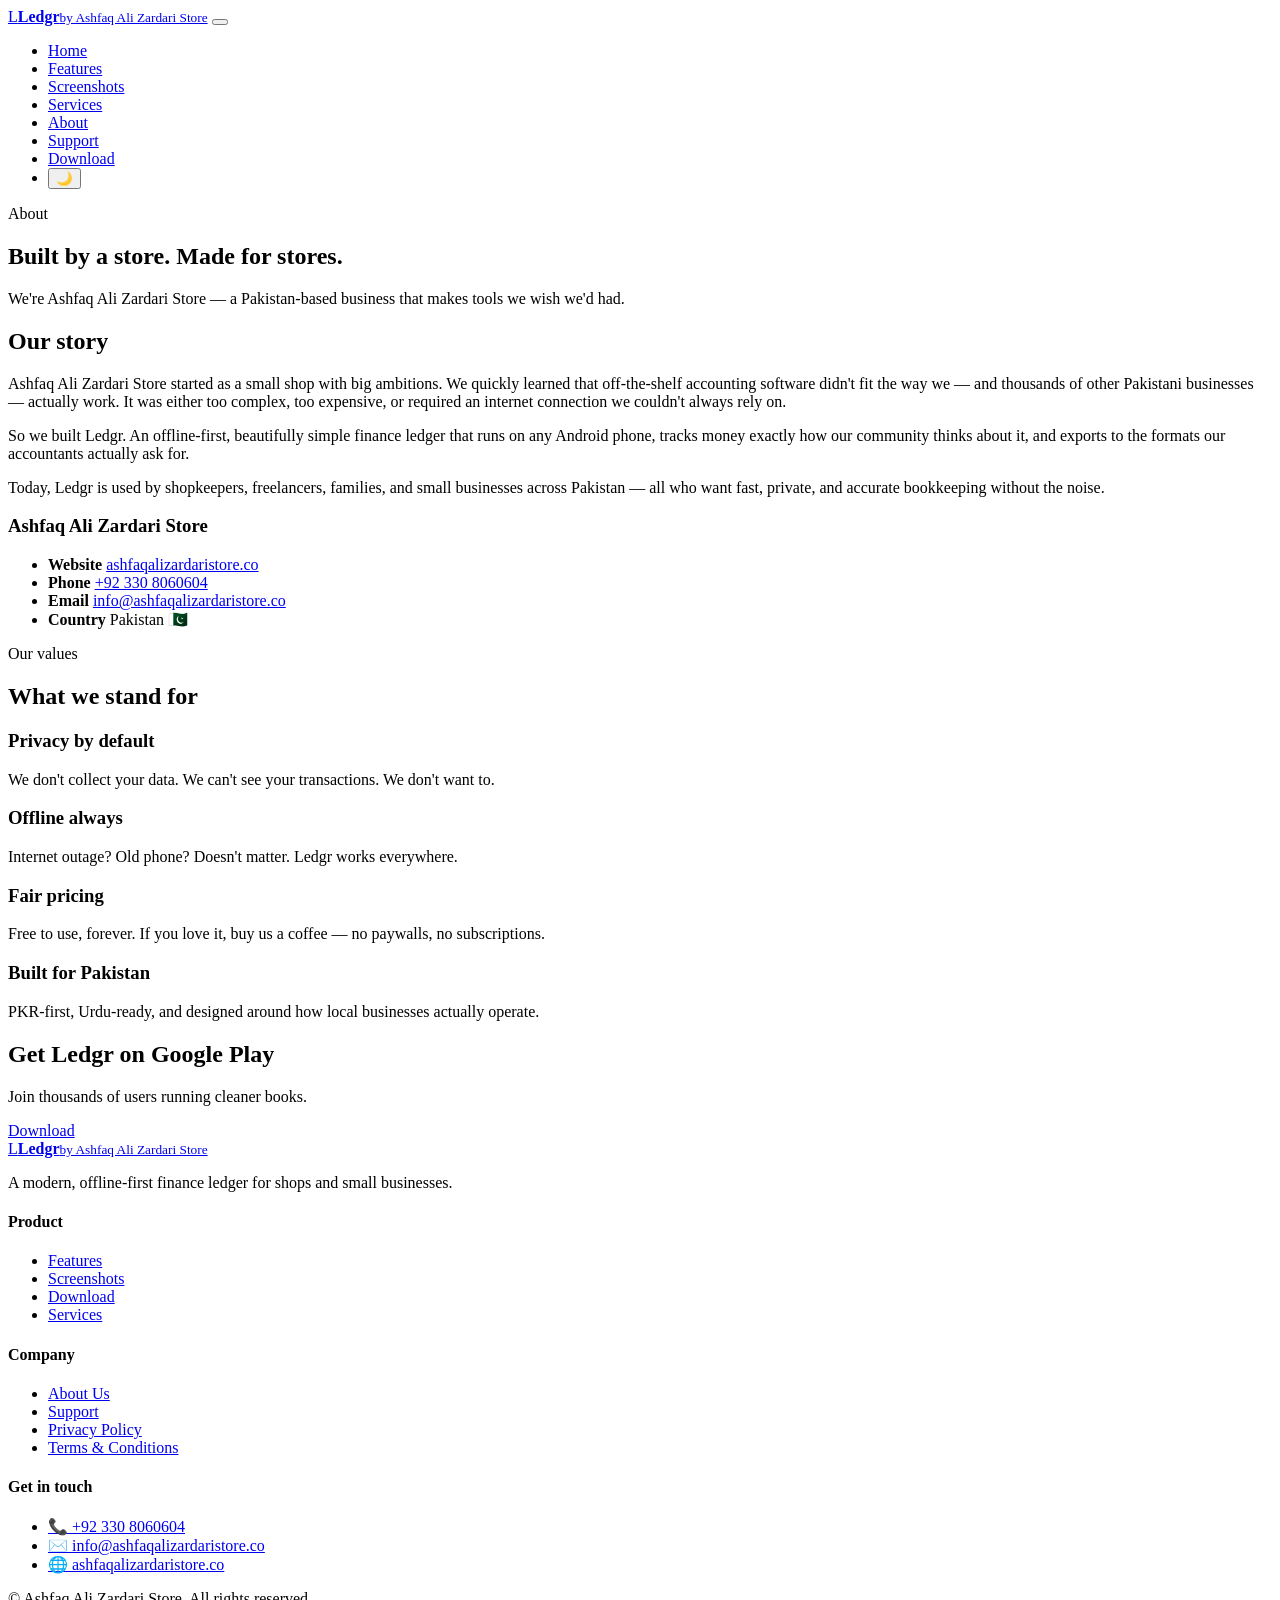
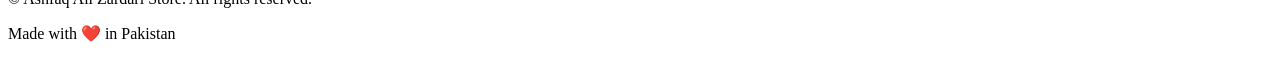
==== about.html @ 34747c42 "Create about.html" ====
<!DOCTYPE html>
<html lang="en" data-theme="light">
<head>
<meta charset="UTF-8" />
<meta name="viewport" content="width=device-width, initial-scale=1.0" />
<title>About — Ledgr</title>
<link rel="preconnect" href="https://fonts.googleapis.com">
<link rel="preconnect" href="https://fonts.gstatic.com" crossorigin>
<link href="https://fonts.googleapis.com/css2?family=Inter:wght@400;500;600;700;800&family=Space+Grotesk:wght@500;600;700&display=swap" rel="stylesheet">
<link rel="stylesheet" href="css/style.css" />
</head>
<body>

<header class="nav-wrap">
  <nav class="nav container">
    <a href="index.html" class="brand"><span class="brand-logo">L</span><span class="brand-text"><strong>Ledgr</strong><small>by Ashfaq Ali Zardari Store</small></span></a>
    <button class="menu-btn" id="menuBtn"><span></span><span></span><span></span></button>
    <ul class="nav-links" id="navLinks">
      <li><a href="index.html">Home</a></li>
      <li><a href="features.html">Features</a></li>
      <li><a href="screenshots.html">Screenshots</a></li>
      <li><a href="services.html">Services</a></li>
      <li><a href="about.html" class="active">About</a></li>
      <li><a href="support.html">Support</a></li>
      <li><a href="download.html" class="btn-nav">Download</a></li>
      <li><button class="theme-toggle" id="themeToggle" aria-label="Toggle theme">🌙</button></li>
    </ul>
  </nav>
</header>

<section class="page-head">
  <div class="container">
    <span class="eyebrow">About</span>
    <h1>Built by a store. Made for stores.</h1>
    <p>We're Ashfaq Ali Zardari Store — a Pakistan-based business that makes tools we wish we'd had.</p>
  </div>
</section>

<section class="section">
  <div class="container about-grid">
    <div>
      <h2>Our story</h2>
      <p>Ashfaq Ali Zardari Store started as a small shop with big ambitions. We quickly learned that off-the-shelf accounting software didn't fit the way we — and thousands of other Pakistani businesses — actually work. It was either too complex, too expensive, or required an internet connection we couldn't always rely on.</p>
      <p>So we built Ledgr. An offline-first, beautifully simple finance ledger that runs on any Android phone, tracks money exactly how our community thinks about it, and exports to the formats our accountants actually ask for.</p>
      <p>Today, Ledgr is used by shopkeepers, freelancers, families, and small businesses across Pakistan — all who want fast, private, and accurate bookkeeping without the noise.</p>
    </div>
    <div class="about-card">
      <h3>Ashfaq Ali Zardari Store</h3>
      <ul class="info-list">
        <li><strong>Website</strong> <a href="https://ashfaqalizardaristore.co" target="_blank">ashfaqalizardaristore.co</a></li>
        <li><strong>Phone</strong> <a href="tel:+923308060604">+92 330 8060604</a></li>
        <li><strong>Email</strong> <a href="mailto:info@ashfaqalizardaristore.co">info@ashfaqalizardaristore.co</a></li>
        <li><strong>Country</strong> Pakistan 🇵🇰</li>
      </ul>
    </div>
  </div>
</section>

<section class="section section-alt">
  <div class="container">
    <div class="section-head">
      <span class="eyebrow">Our values</span>
      <h2>What we stand for</h2>
    </div>
    <div class="values">
      <div class="v-card">
        <h3>Privacy by default</h3>
        <p>We don't collect your data. We can't see your transactions. We don't want to.</p>
      </div>
      <div class="v-card">
        <h3>Offline always</h3>
        <p>Internet outage? Old phone? Doesn't matter. Ledgr works everywhere.</p>
      </div>
      <div class="v-card">
        <h3>Fair pricing</h3>
        <p>Free to use, forever. If you love it, buy us a coffee — no paywalls, no subscriptions.</p>
      </div>
      <div class="v-card">
        <h3>Built for Pakistan</h3>
        <p>PKR-first, Urdu-ready, and designed around how local businesses actually operate.</p>
      </div>
    </div>
  </div>
</section>

<section class="cta-section">
  <div class="container cta-inner">
    <div><h2>Get Ledgr on Google Play</h2><p>Join thousands of users running cleaner books.</p></div>
    <div class="cta-buttons"><a href="download.html" class="btn btn-white">Download</a></div>
  </div>
</section>

<footer class="footer">
  <div class="container footer-grid">
    <div>
      <a href="index.html" class="brand"><span class="brand-logo">L</span><span class="brand-text"><strong>Ledgr</strong><small>by Ashfaq Ali Zardari Store</small></span></a>
      <p class="footer-desc">A modern, offline-first finance ledger for shops and small businesses.</p>
    </div>
    <div><h4>Product</h4><ul>
      <li><a href="features.html">Features</a></li>
      <li><a href="screenshots.html">Screenshots</a></li>
      <li><a href="download.html">Download</a></li>
      <li><a href="services.html">Services</a></li>
    </ul></div>
    <div><h4>Company</h4><ul>
      <li><a href="about.html">About Us</a></li>
      <li><a href="support.html">Support</a></li>
      <li><a href="privacy.html">Privacy Policy</a></li>
      <li><a href="terms.html">Terms & Conditions</a></li>
    </ul></div>
    <div><h4>Get in touch</h4><ul class="contact-list">
      <li><a href="tel:+923308060604">📞 +92 330 8060604</a></li>
      <li><a href="mailto:info@ashfaqalizardaristore.co">✉️ info@ashfaqalizardaristore.co</a></li>
      <li><a href="https://ashfaqalizardaristore.co" target="_blank">🌐 ashfaqalizardaristore.co</a></li>
    </ul></div>
  </div>
  <div class="container footer-bottom">
    <p>© <span class="year"></span> Ashfaq Ali Zardari Store. All rights reserved.</p>
    <p>Made with ❤️ in Pakistan</p>
  </div>
</footer>

<script src="js/main.js"></script>
</body>
</html>
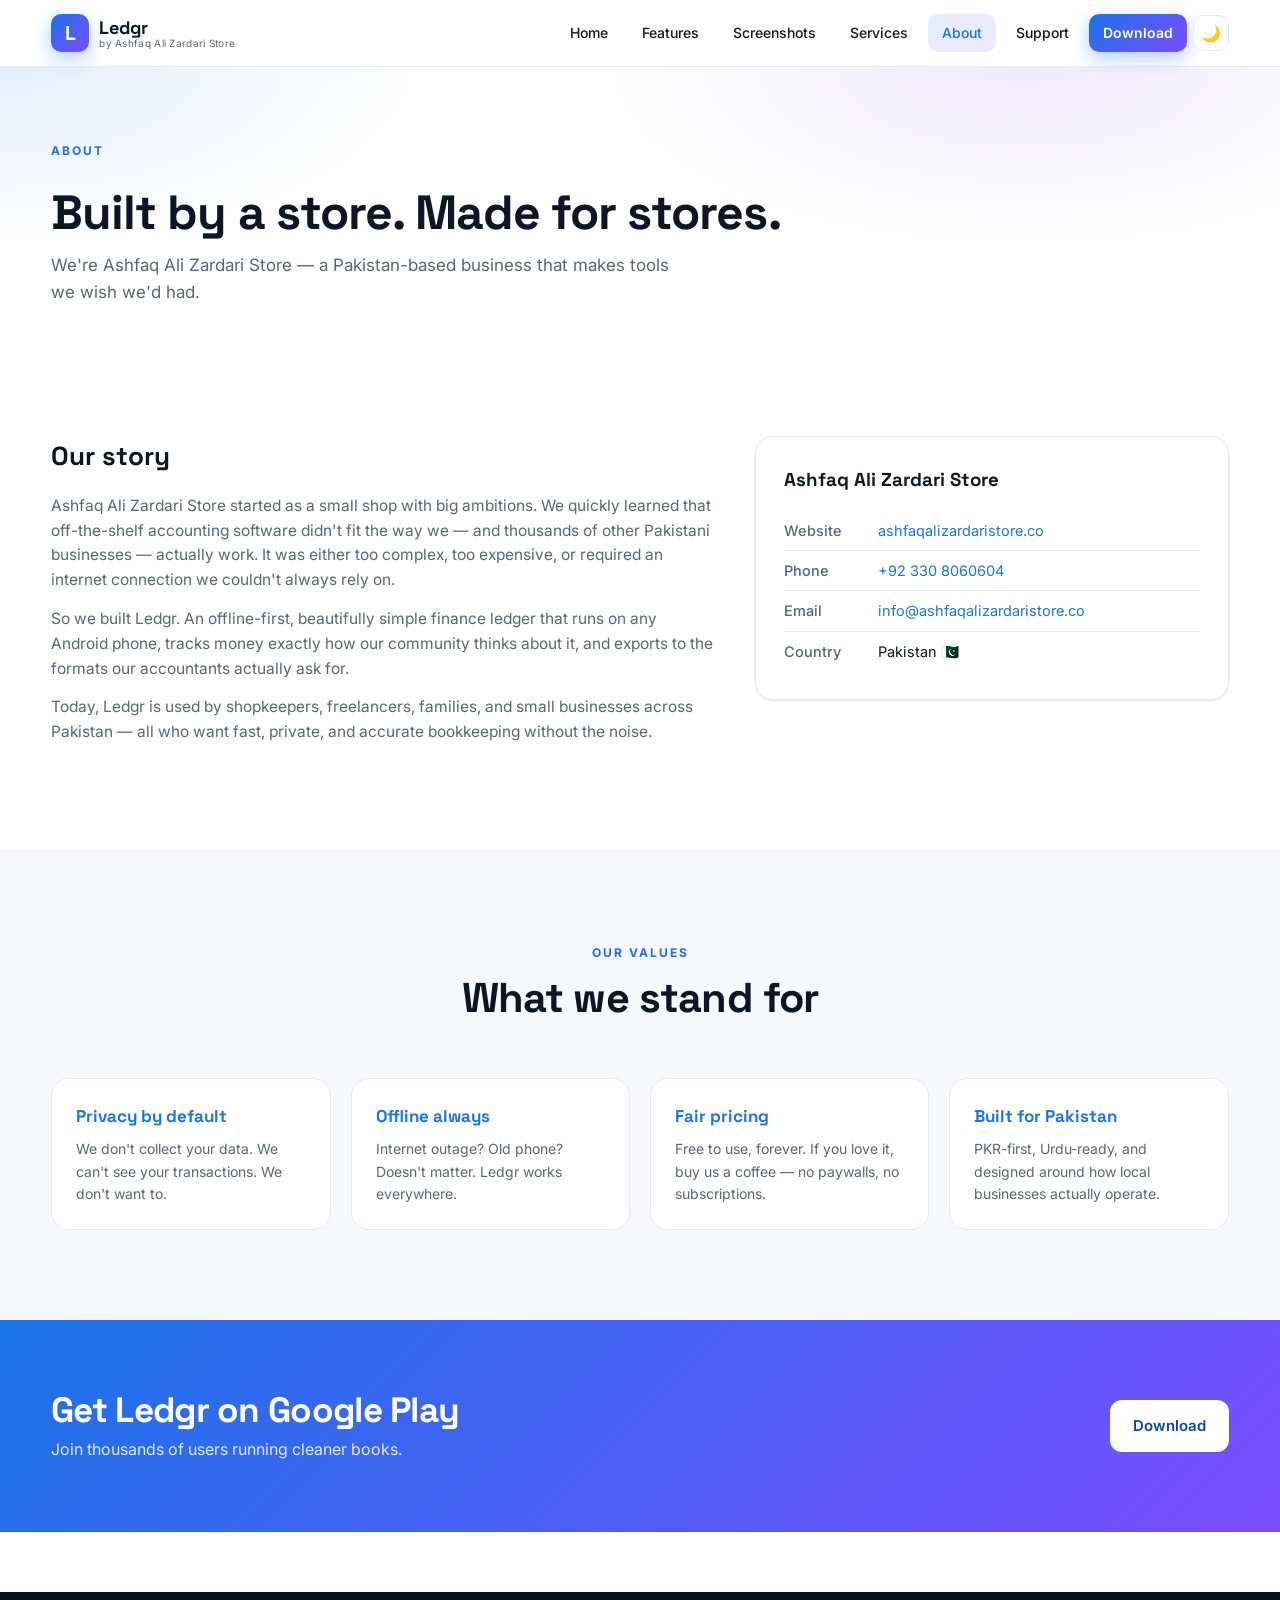
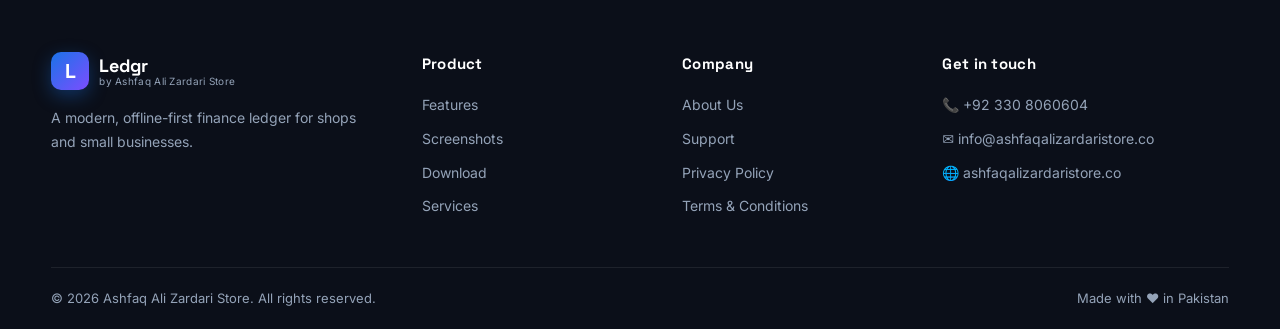
==== commit ad2a1171: "updated for seo and screenshots." ====
--- a/about.html
+++ b/about.html
@@ -3,7 +3,22 @@
 <head>
 <meta charset="UTF-8" />
 <meta name="viewport" content="width=device-width, initial-scale=1.0" />
-<title>About — Ledgr</title>
+<title>About Us — Ashfaq Ali Zardari Store</title>
+<meta name="description" content="We're a Pakistan-based business that built Ledgr — a modern, offline finance ledger for shops and small businesses. Learn our story, values, and mission." />
+<meta name="keywords" content="about Ashfaq Ali Zardari Store, Pakistan software company, offline finance app maker" />
+<link rel="canonical" href="https://ashfaqalizardaristoreinc.github.io/Ledgr/about.html" />
+<meta property="og:title" content="About — Ashfaq Ali Zardari Store" />
+<meta property="og:description" content="Built by a store. Made for stores. Learn the story behind Ledgr." />
+<meta property="og:url" content="https://ashfaqalizardaristoreinc.github.io/Ledgr/about.html" />
+
+<!-- Standard favicon -->
+<link rel="icon" type="image/jpeg" href="./images/ledgr app_icon.jpeg">
+<!-- For older IE -->
+<link rel="shortcut icon" type="image/jpeg" href="./images/ledgr app_icon.jpeg">
+<!-- Apple Touch Icon (iOS devices) -->
+<link rel="apple-touch-icon" type="image/jpeg" href="./images/ledgr app_icon.jpeg">
+<!-- Android/Chrome -->
+<link rel="icon" sizes="192x192" type="image/jpeg" href="./images/ledgr app_icon.jpeg">
 <link rel="preconnect" href="https://fonts.googleapis.com">
 <link rel="preconnect" href="https://fonts.gstatic.com" crossorigin>
 <link href="https://fonts.googleapis.com/css2?family=Inter:wght@400;500;600;700;800&family=Space+Grotesk:wght@500;600;700&display=swap" rel="stylesheet">
--- a/css/style.css
+++ b/css/style.css
@@ -0,0 +1,600 @@
+/* ========== RESET & TOKENS ========== */
+*, *::before, *::after { box-sizing: border-box; margin: 0; padding: 0; }
+
+:root {
+  --primary: #1A73E8;
+  --primary-2: #0D47A1;
+  --accent: #7C4DFF;
+  --success: #34A853;
+  --danger: #EA4335;
+
+  --bg: #ffffff;
+  --bg-alt: #F6F8FC;
+  --surface: #ffffff;
+  --border: #E5E9F0;
+  --text: #0E1626;
+  --muted: #5A6478;
+
+  --grad: linear-gradient(135deg, #1A73E8 0%, #7C4DFF 100%);
+  --grad-soft: linear-gradient(135deg, rgba(26,115,232,.12), rgba(124,77,255,.12));
+
+  --radius: 18px;
+  --radius-sm: 12px;
+  --shadow-sm: 0 1px 2px rgba(15, 23, 42, .06), 0 1px 3px rgba(15,23,42,.04);
+  --shadow: 0 10px 30px rgba(15, 23, 42, .08);
+  --shadow-lg: 0 30px 60px rgba(15, 23, 42, .15);
+
+  --font: 'Inter', system-ui, -apple-system, sans-serif;
+  --display: 'Space Grotesk', 'Inter', sans-serif;
+}
+
+[data-theme="dark"] {
+  --bg: #0B0F19;
+  --bg-alt: #0F1523;
+  --surface: #131A2A;
+  --border: #1F2937;
+  --text: #F1F5F9;
+  --muted: #94A3B8;
+  --shadow: 0 10px 30px rgba(0,0,0,.4);
+  --shadow-lg: 0 30px 60px rgba(0,0,0,.6);
+}
+
+html { scroll-behavior: smooth; }
+body {
+  font-family: var(--font);
+  color: var(--text);
+  background: var(--bg);
+  line-height: 1.6;
+  overflow-x: hidden;
+  transition: background .3s, color .3s;
+}
+
+img { max-width: 100%; display: block; }
+a { color: var(--primary); text-decoration: none; transition: color .2s; }
+a:hover { color: var(--accent); }
+ul { list-style: none; }
+
+.container { width: min(1200px, 92%); margin: 0 auto; }
+.container.narrow { width: min(820px, 92%); }
+
+/* ========== NAVBAR ========== */
+.nav-wrap {
+  position: sticky; top: 0; z-index: 100;
+  background: color-mix(in srgb, var(--bg) 85%, transparent);
+  backdrop-filter: saturate(180%) blur(14px);
+  -webkit-backdrop-filter: saturate(180%) blur(14px);
+  border-bottom: 1px solid var(--border);
+}
+
+.nav {
+  display: flex; align-items: center; justify-content: space-between;
+  padding: 14px 0;
+}
+
+.brand { display: flex; align-items: center; gap: 10px; color: var(--text); }
+.brand:hover { color: var(--text); }
+.brand-logo {
+  width: 38px; height: 38px; border-radius: 10px;
+  background: var(--grad); color: #fff;
+  display: grid; place-items: center;
+  font-weight: 800; font-size: 20px;
+  font-family: var(--display);
+  box-shadow: 0 6px 18px rgba(26,115,232,.35);
+}
+.brand-text { display: flex; flex-direction: column; line-height: 1.1; }
+.brand-text strong { font-family: var(--display); font-size: 18px; }
+.brand-text small { font-size: 10px; color: var(--muted); letter-spacing: .3px; }
+
+.nav-links { display: flex; align-items: center; gap: 6px; }
+.nav-links li a {
+  padding: 8px 14px; border-radius: 10px; font-size: 14px; font-weight: 500;
+  color: var(--text); display: block;
+}
+.nav-links li a:hover { background: var(--grad-soft); color: var(--primary); }
+.nav-links li a.active { background: var(--grad-soft); color: var(--primary); }
+.nav-links li a.btn-nav {
+  background: var(--grad); color: #fff; font-weight: 600;
+  box-shadow: 0 6px 18px rgba(26,115,232,.35);
+}
+.nav-links li a.btn-nav:hover { color: #fff; transform: translateY(-1px); }
+
+.theme-toggle {
+  border: 1px solid var(--border); background: var(--surface);
+  color: var(--text); border-radius: 10px;
+  width: 36px; height: 36px; cursor: pointer; font-size: 16px;
+  display: grid; place-items: center; transition: all .2s;
+}
+.theme-toggle:hover { border-color: var(--primary); color: var(--primary); }
+
+.menu-btn {
+  display: none; border: none; background: transparent;
+  flex-direction: column; gap: 4px; padding: 8px; cursor: pointer;
+}
+.menu-btn span {
+  display: block; width: 22px; height: 2px; border-radius: 2px;
+  background: var(--text);
+}
+
+/* ========== HERO ========== */
+.hero {
+  position: relative; overflow: hidden;
+  padding: 90px 0 100px;
+  background:
+    radial-gradient(1200px 600px at 90% -10%, rgba(124,77,255,.14), transparent 60%),
+    radial-gradient(900px 500px at -10% 20%, rgba(26,115,232,.14), transparent 60%);
+}
+
+.blob { position: absolute; border-radius: 50%; filter: blur(80px); opacity: .45; z-index: 0; }
+.blob-a { width: 380px; height: 380px; background: #1A73E8; top: -80px; right: -60px; animation: float 12s ease-in-out infinite; }
+.blob-b { width: 320px; height: 320px; background: #7C4DFF; bottom: -100px; left: -60px; animation: float 14s ease-in-out infinite reverse; }
+.blob-c { width: 260px; height: 260px; background: #00C853; top: 40%; right: 20%; opacity: .22; animation: float 16s ease-in-out infinite; }
+
+@keyframes float {
+  0%,100% { transform: translate(0,0) scale(1); }
+  50% { transform: translate(30px, -30px) scale(1.05); }
+}
+
+.hero-grid {
+  position: relative; z-index: 1;
+  display: grid; grid-template-columns: 1.05fr .95fr;
+  gap: 60px; align-items: center;
+}
+
+.pill {
+  display: inline-flex; align-items: center; gap: 8px;
+  background: var(--surface); border: 1px solid var(--border);
+  padding: 6px 14px; border-radius: 100px;
+  font-size: 12.5px; font-weight: 600; color: var(--muted);
+  box-shadow: var(--shadow-sm);
+}
+.pill .dot {
+  width: 8px; height: 8px; border-radius: 50%; background: #22C55E;
+  box-shadow: 0 0 0 4px rgba(34,197,94,.18);
+  animation: pulse 2s infinite;
+}
+@keyframes pulse {
+  0%,100% { box-shadow: 0 0 0 4px rgba(34,197,94,.18); }
+  50% { box-shadow: 0 0 0 8px rgba(34,197,94,.05); }
+}
+
+.hero h1 {
+  font-family: var(--display);
+  font-size: clamp(2.4rem, 5.2vw, 3.8rem);
+  line-height: 1.08; letter-spacing: -.02em;
+  margin: 22px 0 20px;
+  font-weight: 700;
+}
+.grad-text {
+  background: var(--grad);
+  -webkit-background-clip: text; background-clip: text;
+  color: transparent;
+}
+
+.lede { font-size: 17px; color: var(--muted); max-width: 560px; }
+
+.hero-cta { margin-top: 32px; display: flex; gap: 12px; flex-wrap: wrap; }
+
+.btn {
+  display: inline-flex; align-items: center; gap: 8px;
+  padding: 13px 22px; border-radius: 12px;
+  font-size: 15px; font-weight: 600; cursor: pointer;
+  border: 1px solid transparent;
+  transition: all .2s ease; text-decoration: none;
+  white-space: nowrap;
+}
+.btn-primary {
+  background: var(--grad); color: #fff;
+  box-shadow: 0 10px 25px rgba(26,115,232,.35);
+}
+.btn-primary:hover { transform: translateY(-2px); color: #fff; box-shadow: 0 14px 30px rgba(26,115,232,.45); }
+.btn-ghost {
+  background: var(--surface); color: var(--text);
+  border-color: var(--border);
+}
+.btn-ghost:hover { border-color: var(--primary); color: var(--primary); transform: translateY(-1px); }
+.btn-white { background: #fff; color: var(--primary-2); }
+.btn-white:hover { color: var(--primary-2); transform: translateY(-2px); }
+.btn-outline-white { background: transparent; color: #fff; border-color: rgba(255,255,255,.5); }
+.btn-outline-white:hover { background: rgba(255,255,255,.1); color: #fff; }
+
+.hero-stats {
+  margin-top: 40px; display: grid;
+  grid-template-columns: repeat(4, 1fr);
+  gap: 20px; max-width: 560px;
+}
+.hero-stats div { display: flex; flex-direction: column; }
+.hero-stats strong { font-family: var(--display); font-size: 22px; color: var(--text); }
+.hero-stats span { font-size: 12px; color: var(--muted); }
+
+/* Hero visual — phone mockup */
+.hero-visual { position: relative; display: grid; place-items: center; }
+.phone {
+  position: relative; width: 300px; height: 600px;
+  background: linear-gradient(180deg, #1a1f2e, #0d1220);
+  border-radius: 42px; padding: 10px;
+  box-shadow: var(--shadow-lg), inset 0 0 0 2px rgba(255,255,255,.06);
+  transform: rotate(-4deg);
+  animation: phoneFloat 6s ease-in-out infinite;
+}
+@keyframes phoneFloat { 0%,100% { transform: rotate(-4deg) translateY(0); } 50% { transform: rotate(-4deg) translateY(-12px); } }
+.phone-notch {
+  position: absolute; top: 12px; left: 50%; transform: translateX(-50%);
+  width: 100px; height: 22px; background: #000; border-radius: 100px; z-index: 2;
+}
+.phone-screen {
+  background: #F6F8FC; border-radius: 34px; height: 100%; padding: 42px 16px 16px;
+  display: flex; flex-direction: column; gap: 10px; overflow: hidden;
+}
+.mock-header { padding: 4px 4px 8px; }
+.mock-header span { font-size: 11px; color: #5A6478; display: block; }
+.mock-header strong { font-size: 17px; color: #0E1626; }
+.mock-card {
+  background: linear-gradient(135deg, #1A73E8, #0D47A1);
+  border-radius: 16px; padding: 14px; color: #fff;
+  box-shadow: 0 12px 24px rgba(26,115,232,.35);
+}
+.mock-card small { font-size: 10px; opacity: .8; display: block; }
+.mock-card strong { display: block; font-size: 20px; margin-top: 2px; }
+.mock-bar { height: 4px; background: rgba(255,255,255,.25); border-radius: 2px; margin-top: 10px; overflow: hidden; }
+.mock-bar span { display: block; height: 100%; width: 62%; background: #fff; border-radius: 2px; }
+.mock-mini { display: flex; gap: 12px; margin-top: 10px; font-size: 10px; opacity: .95; }
+.mock-mini .up { color: #A5F3C1; }
+.mock-mini .down { color: #FFB4B0; }
+
+.mock-txn {
+  display: flex; align-items: center; gap: 8px;
+  background: #fff; border-radius: 12px; padding: 10px;
+  box-shadow: 0 2px 6px rgba(15,23,42,.05);
+}
+.mock-txn .ico {
+  width: 28px; height: 28px; border-radius: 8px; display: grid; place-items: center;
+  font-weight: 700;
+}
+.mock-txn.credit .ico { background: rgba(52,168,83,.15); color: #34A853; }
+.mock-txn.debit .ico { background: rgba(234,67,53,.15); color: #EA4335; }
+.mock-txn.transfer .ico { background: rgba(26,115,232,.15); color: #1A73E8; }
+.mock-txn > div:nth-child(2) { flex: 1; min-width: 0; }
+.mock-txn strong { font-size: 11.5px; color: #0E1626; display: block; white-space: nowrap; overflow: hidden; text-overflow: ellipsis; }
+.mock-txn small { font-size: 9.5px; color: #5A6478; }
+.mock-txn > span { font-size: 11.5px; font-weight: 700; }
+.mock-txn.credit > span { color: #34A853; }
+.mock-txn.debit > span { color: #EA4335; }
+.mock-txn.transfer > span { color: #1A73E8; }
+
+.float-card {
+  position: absolute; background: var(--surface);
+  border: 1px solid var(--border); border-radius: 14px;
+  padding: 10px 14px; box-shadow: var(--shadow);
+  display: flex; align-items: center; gap: 10px;
+  animation: floatCard 5s ease-in-out infinite;
+}
+.float-card strong { display: block; font-size: 12.5px; }
+.float-card small { font-size: 11px; color: var(--muted); }
+.fc-icon { font-size: 22px; }
+.fc-1 { top: 30px; left: -20px; animation-delay: .5s; }
+.fc-2 { bottom: 40px; right: -20px; animation-delay: 1s; }
+@keyframes floatCard { 0%,100% { transform: translateY(0); } 50% { transform: translateY(-8px); } }
+
+/* ========== TRUST ========== */
+.trust {
+  padding: 30px 0; border-top: 1px solid var(--border); border-bottom: 1px solid var(--border);
+  background: var(--bg-alt);
+}
+.trust-label { font-size: 12px; color: var(--muted); text-align: center; text-transform: uppercase; letter-spacing: 2px; margin-bottom: 16px; }
+.trust-logos {
+  display: flex; justify-content: center; gap: 40px; flex-wrap: wrap;
+  font-family: var(--display); font-weight: 600;
+  color: var(--muted); font-size: 15px;
+}
+
+/* ========== SECTIONS ========== */
+.section { padding: 90px 0; }
+.section-alt { background: var(--bg-alt); }
+.section-head { text-align: center; max-width: 720px; margin: 0 auto 56px; }
+.eyebrow {
+  display: inline-block; font-size: 12px; font-weight: 700; letter-spacing: 2px;
+  text-transform: uppercase; color: var(--primary); margin-bottom: 12px;
+}
+.section-head h2, .page-head h1, .sv-cta h2, .cta-inner h2 {
+  font-family: var(--display); font-weight: 700; letter-spacing: -.02em;
+  font-size: clamp(1.8rem, 3.5vw, 2.6rem); line-height: 1.15;
+}
+.section-head p { color: var(--muted); font-size: 17px; margin-top: 12px; }
+
+/* ========== FEATURE GRID ========== */
+.feature-grid {
+  display: grid; grid-template-columns: repeat(3, 1fr); gap: 22px;
+}
+.f-card {
+  background: var(--surface); border: 1px solid var(--border);
+  border-radius: var(--radius); padding: 26px;
+  transition: all .25s ease;
+  box-shadow: var(--shadow-sm);
+}
+.f-card:hover { transform: translateY(-6px); box-shadow: var(--shadow); border-color: color-mix(in srgb, var(--primary) 30%, var(--border)); }
+.f-icon {
+  width: 52px; height: 52px; border-radius: 14px;
+  display: grid; place-items: center; font-size: 24px;
+  margin-bottom: 16px; color: #fff;
+}
+.f-card h3 { font-family: var(--display); font-size: 18px; margin-bottom: 8px; font-weight: 600; }
+.f-card p { font-size: 14.5px; color: var(--muted); }
+
+/* ========== SCREENSHOTS PREVIEW ========== */
+.shots { display: grid; grid-template-columns: 1fr 1.15fr 1fr; gap: 20px; align-items: center; }
+.shot {
+  aspect-ratio: 9/17; border-radius: 32px; overflow: hidden;
+  box-shadow: var(--shadow-lg);
+  transition: transform .3s ease;
+}
+.shot-inner {
+  width: 100%; height: 100%; padding: 24px;
+  display: flex; align-items: flex-end;
+  color: #fff; font-family: var(--display); font-weight: 700; font-size: 20px;
+}
+.mock-1 { background: linear-gradient(135deg, #1A73E8, #7C4DFF); }
+.mock-2 { background: linear-gradient(135deg, #34A853, #00C853); }
+.mock-3 { background: linear-gradient(135deg, #EA4335, #FF6D00); }
+.shot-center { transform: scale(1.05); }
+.shot:hover { transform: scale(1.02) translateY(-6px); }
+.shot-center:hover { transform: scale(1.08) translateY(-6px); }
+
+.center-cta { text-align: center; margin-top: 40px; }
+
+/* ========== SERVICE GRID ========== */
+.service-grid { display: grid; grid-template-columns: repeat(4, 1fr); gap: 20px; }
+.s-card {
+  background: var(--surface); border: 1px solid var(--border);
+  border-radius: var(--radius); padding: 24px;
+  transition: all .25s ease;
+}
+.s-card:hover { border-color: var(--primary); transform: translateY(-4px); }
+.s-card h3 { font-family: var(--display); font-size: 17px; margin-bottom: 8px; }
+.s-card p { font-size: 14px; color: var(--muted); }
+
+/* ========== CTA SECTION ========== */
+.cta-section { padding: 70px 0; background: var(--grad); color: #fff; }
+.cta-inner {
+  display: flex; align-items: center; justify-content: space-between;
+  gap: 30px; flex-wrap: wrap;
+}
+.cta-inner h2 { color: #fff; font-size: clamp(1.5rem, 3vw, 2.2rem); }
+.cta-inner p { color: rgba(255,255,255,.85); margin-top: 6px; font-size: 16px; }
+.cta-buttons { display: flex; gap: 12px; flex-wrap: wrap; }
+
+/* ========== PAGE HEAD ========== */
+.page-head {
+  padding: 70px 0 40px;
+  background:
+    radial-gradient(700px 300px at 80% 0%, rgba(124,77,255,.12), transparent 60%),
+    radial-gradient(700px 300px at 0% 0%, rgba(26,115,232,.12), transparent 60%);
+}
+.page-head h1 { font-size: clamp(2rem, 4vw, 3rem); margin: 12px 0; }
+.page-head p { color: var(--muted); font-size: 17px; max-width: 640px; }
+
+/* ========== FEATURE BLOCKS (Features page) ========== */
+.feature-list { display: flex; flex-direction: column; gap: 60px; }
+.feature-block {
+  display: grid; grid-template-columns: 100px 1fr; gap: 32px; align-items: start;
+}
+.feature-block.reverse { grid-template-columns: 1fr 100px; }
+.feature-block.reverse .fb-icon { order: 2; }
+.feature-block.reverse > div:last-child { order: 1; }
+.fb-icon {
+  width: 88px; height: 88px; border-radius: 22px;
+  display: grid; place-items: center; font-size: 38px; color: #fff;
+  box-shadow: var(--shadow); flex-shrink: 0;
+}
+.feature-block h2 { font-family: var(--display); font-size: 24px; margin-bottom: 10px; font-weight: 700; }
+.feature-block p { color: var(--muted); font-size: 15.5px; margin-bottom: 14px; }
+
+.tick-list { list-style: none; }
+.tick-list li {
+  position: relative; padding-left: 26px; margin: 6px 0;
+  font-size: 14.5px; color: var(--text);
+}
+.tick-list li::before {
+  content: "✓"; position: absolute; left: 0; top: 0;
+  color: var(--success); font-weight: 700;
+}
+
+/* ========== GALLERY ========== */
+.gallery { display: grid; grid-template-columns: repeat(4, 1fr); gap: 24px; }
+.g-item { display: flex; flex-direction: column; gap: 12px; }
+.g-frame {
+  aspect-ratio: 9/17; border-radius: 26px; overflow: hidden;
+  box-shadow: var(--shadow);
+  transition: transform .3s ease;
+}
+.g-frame:hover { transform: translateY(-6px) scale(1.02); }
+.g-content { width: 100%; height: 100%; padding: 22px; display: flex; flex-direction: column; justify-content: flex-end; color: #fff; }
+.g-content h3 { font-family: var(--display); font-size: 20px; margin-bottom: 4px; }
+.g-content p { font-size: 13px; opacity: .95; }
+.grad-1 { background: linear-gradient(135deg,#1A73E8,#0D47A1); }
+.grad-2 { background: linear-gradient(135deg,#7C4DFF,#E040FB); }
+.grad-3 { background: linear-gradient(135deg,#34A853,#00C853); }
+.grad-4 { background: linear-gradient(135deg,#00B8D4,#00E5FF); }
+.grad-5 { background: linear-gradient(135deg,#EA4335,#FF6D00); }
+.grad-6 { background: linear-gradient(135deg,#00897B,#26A69A); }
+.grad-7 { background: linear-gradient(135deg,#F57F17,#FFC107); }
+.grad-8 { background: linear-gradient(135deg,#D81B60,#F06292); }
+figcaption { font-size: 13px; color: var(--muted); text-align: center; }
+
+/* ========== SERVICES ========== */
+.service-cards { display: grid; grid-template-columns: repeat(3, 1fr); gap: 22px; }
+.sv-card {
+  background: var(--surface); border: 1px solid var(--border);
+  border-radius: var(--radius); padding: 28px; text-align: center;
+  transition: all .25s ease;
+}
+.sv-card:hover { transform: translateY(-6px); box-shadow: var(--shadow); border-color: var(--primary); }
+.sv-icon { font-size: 40px; margin-bottom: 12px; }
+.sv-card h3 { font-family: var(--display); font-size: 18px; margin-bottom: 8px; }
+.sv-card p { font-size: 14.5px; color: var(--muted); }
+.sv-cta { text-align: center; margin-top: 60px; padding: 40px; background: var(--bg-alt); border-radius: var(--radius); }
+.sv-cta p { color: var(--muted); margin: 8px 0 20px; }
+
+/* ========== ABOUT ========== */
+.about-grid { display: grid; grid-template-columns: 1.4fr 1fr; gap: 40px; align-items: start; }
+.about-grid h2 { font-family: var(--display); font-size: 26px; margin-bottom: 16px; }
+.about-grid p { color: var(--muted); margin-bottom: 14px; font-size: 15.5px; }
+.about-card {
+  background: var(--surface); border: 1px solid var(--border);
+  border-radius: var(--radius); padding: 28px; box-shadow: var(--shadow-sm);
+}
+.about-card h3 { font-family: var(--display); margin-bottom: 16px; }
+.info-list li { padding: 8px 0; border-bottom: 1px solid var(--border); font-size: 14.5px; }
+.info-list li:last-child { border-bottom: none; }
+.info-list strong { display: inline-block; min-width: 90px; color: var(--muted); font-weight: 500; }
+
+.values { display: grid; grid-template-columns: repeat(4, 1fr); gap: 20px; }
+.v-card { padding: 24px; background: var(--surface); border-radius: var(--radius); border: 1px solid var(--border); }
+.v-card h3 { font-family: var(--display); font-size: 17px; margin-bottom: 8px; color: var(--primary); }
+.v-card p { font-size: 14px; color: var(--muted); }
+
+/* ========== DOWNLOAD ========== */
+.download-wrap { display: grid; grid-template-columns: 1fr 1fr; gap: 40px; align-items: start; }
+.dl-card {
+  background: var(--surface); border: 1px solid var(--border);
+  border-radius: 24px; padding: 40px; text-align: center;
+  box-shadow: var(--shadow);
+}
+.app-icon {
+  width: 96px; height: 96px; border-radius: 24px; background: var(--grad);
+  color: #fff; display: grid; place-items: center; margin: 0 auto 20px;
+  font-family: var(--display); font-weight: 800; font-size: 48px;
+  box-shadow: 0 15px 40px rgba(26,115,232,.4);
+}
+.dl-card h2 { font-family: var(--display); font-size: 24px; margin-bottom: 6px; }
+.dl-meta { color: var(--muted); font-size: 14px; margin-bottom: 24px; }
+.play-badge {
+  display: inline-flex; align-items: center; gap: 12px;
+  background: #0E1626; color: #fff; padding: 12px 22px;
+  border-radius: 14px; font-weight: 600; transition: transform .2s;
+}
+.play-badge:hover { transform: translateY(-2px); color: #fff; }
+.play-badge small { display: block; font-size: 10px; opacity: .75; letter-spacing: 1px; }
+.play-badge strong { display: block; font-size: 15px; }
+.dl-note { margin-top: 20px; font-size: 13px; color: var(--muted); }
+.dl-info { padding: 8px 0; }
+.dl-info h3 { font-family: var(--display); margin-bottom: 14px; font-size: 18px; }
+
+/* ========== CONTACT ========== */
+.contact-grid { display: grid; grid-template-columns: repeat(3, 1fr); gap: 24px; }
+.contact-card {
+  background: var(--surface); border: 1px solid var(--border);
+  border-radius: var(--radius); padding: 32px; text-align: center;
+  color: var(--text); transition: all .25s ease;
+}
+.contact-card:hover { transform: translateY(-6px); box-shadow: var(--shadow); border-color: var(--primary); color: var(--text); }
+.cc-icon { font-size: 40px; margin-bottom: 12px; }
+.contact-card h3 { font-family: var(--display); font-size: 18px; margin-bottom: 6px; }
+.contact-card p { color: var(--primary); font-weight: 600; margin-bottom: 4px; }
+.contact-card span { font-size: 12px; color: var(--muted); }
+
+/* ========== FAQ ========== */
+.faq details {
+  background: var(--surface); border: 1px solid var(--border);
+  border-radius: var(--radius-sm); padding: 16px 20px; margin-bottom: 10px;
+  transition: all .2s;
+}
+.faq details[open] { border-color: var(--primary); }
+.faq summary {
+  cursor: pointer; font-weight: 600; font-size: 15.5px;
+  display: flex; justify-content: space-between; align-items: center;
+  list-style: none;
+}
+.faq summary::-webkit-details-marker { display: none; }
+.faq summary::after { content: "+"; font-size: 22px; color: var(--primary); transition: transform .2s; }
+.faq details[open] summary::after { transform: rotate(45deg); }
+.faq p { color: var(--muted); margin-top: 12px; font-size: 14.5px; }
+
+/* ========== LEGAL ========== */
+.legal h2 {
+  font-family: var(--display); font-size: 20px; margin: 32px 0 10px;
+  color: var(--text);
+}
+.legal h2:first-of-type { margin-top: 0; }
+.legal p { color: var(--muted); font-size: 15px; margin-bottom: 10px; }
+.legal ul.tick-list li { color: var(--muted); font-size: 15px; }
+
+/* ========== FOOTER ========== */
+.footer {
+  background: #0B0F19; color: #94A3B8;
+  padding: 60px 0 20px; margin-top: 60px;
+}
+.footer .brand-text strong { color: #fff; }
+.footer .brand-text small { color: #94A3B8; }
+.footer-grid {
+  display: grid; grid-template-columns: 1.5fr 1fr 1fr 1.3fr; gap: 40px;
+  margin-bottom: 40px;
+}
+.footer-grid h4 { color: #fff; font-family: var(--display); font-size: 15px; margin-bottom: 16px; letter-spacing: .3px; }
+.footer-grid ul li { margin: 8px 0; }
+.footer-grid a { color: #94A3B8; font-size: 14px; }
+.footer-grid a:hover { color: #fff; }
+.footer-desc { margin: 16px 0; font-size: 14px; line-height: 1.7; }
+.socials { display: flex; gap: 12px; }
+.socials a {
+  width: 38px; height: 38px; border-radius: 10px; display: grid; place-items: center;
+  background: rgba(255,255,255,.06); font-size: 16px; transition: all .2s;
+}
+.socials a:hover { background: var(--primary); }
+.contact-list a { font-size: 14px; }
+.footer-bottom {
+  border-top: 1px solid rgba(255,255,255,.08);
+  padding-top: 20px; display: flex; justify-content: space-between;
+  flex-wrap: wrap; gap: 10px; font-size: 13px;
+}
+
+/* ========== RESPONSIVE ========== */
+@media (max-width: 1024px) {
+  .hero-grid { grid-template-columns: 1fr; gap: 60px; }
+  .hero-visual { order: -1; }
+  .feature-grid, .service-grid, .service-cards, .values, .contact-grid { grid-template-columns: repeat(2, 1fr); }
+  .gallery { grid-template-columns: repeat(3, 1fr); }
+  .download-wrap, .about-grid { grid-template-columns: 1fr; gap: 30px; }
+  .footer-grid { grid-template-columns: 1fr 1fr; gap: 30px; }
+  .feature-block, .feature-block.reverse { grid-template-columns: 1fr; gap: 20px; }
+  .feature-block.reverse .fb-icon { order: 0; }
+  .feature-block.reverse > div:last-child { order: 0; }
+}
+
+@media (max-width: 720px) {
+  .menu-btn { display: flex; }
+  .nav-links {
+    position: fixed; top: 66px; left: 0; right: 0;
+    background: var(--bg); border-bottom: 1px solid var(--border);
+    flex-direction: column; align-items: stretch;
+    padding: 12px 16px 20px; gap: 2px;
+    transform: translateY(-120%); transition: transform .3s ease;
+    box-shadow: var(--shadow);
+  }
+  .nav-links.open { transform: translateY(0); }
+  .nav-links li a { padding: 12px 14px; }
+  .nav-links li a.btn-nav { text-align: center; }
+
+  .hero { padding: 60px 0 70px; }
+  .hero-stats { grid-template-columns: repeat(2, 1fr); }
+  .feature-grid, .service-grid, .service-cards, .values, .contact-grid { grid-template-columns: 1fr; }
+  .gallery { grid-template-columns: repeat(2, 1fr); }
+  .shots { grid-template-columns: 1fr; }
+  .shot-center { transform: none; }
+
+  .cta-inner { flex-direction: column; text-align: center; }
+  .footer-grid { grid-template-columns: 1fr; }
+  .footer-bottom { flex-direction: column; text-align: center; }
+
+  .phone { transform: none; }
+  @keyframes phoneFloat { 0%,100% { transform: translateY(0); } 50% { transform: translateY(-8px); } }
+  .fc-1 { left: -10px; }
+  .fc-2 { right: -10px; }
+
+  .section { padding: 60px 0; }
+}
+
+@media (max-width: 480px) {
+  .gallery { grid-template-columns: 1fr; }
+  .brand-text small { font-size: 9px; }
+  .hero h1 { font-size: 2rem; }
+}
